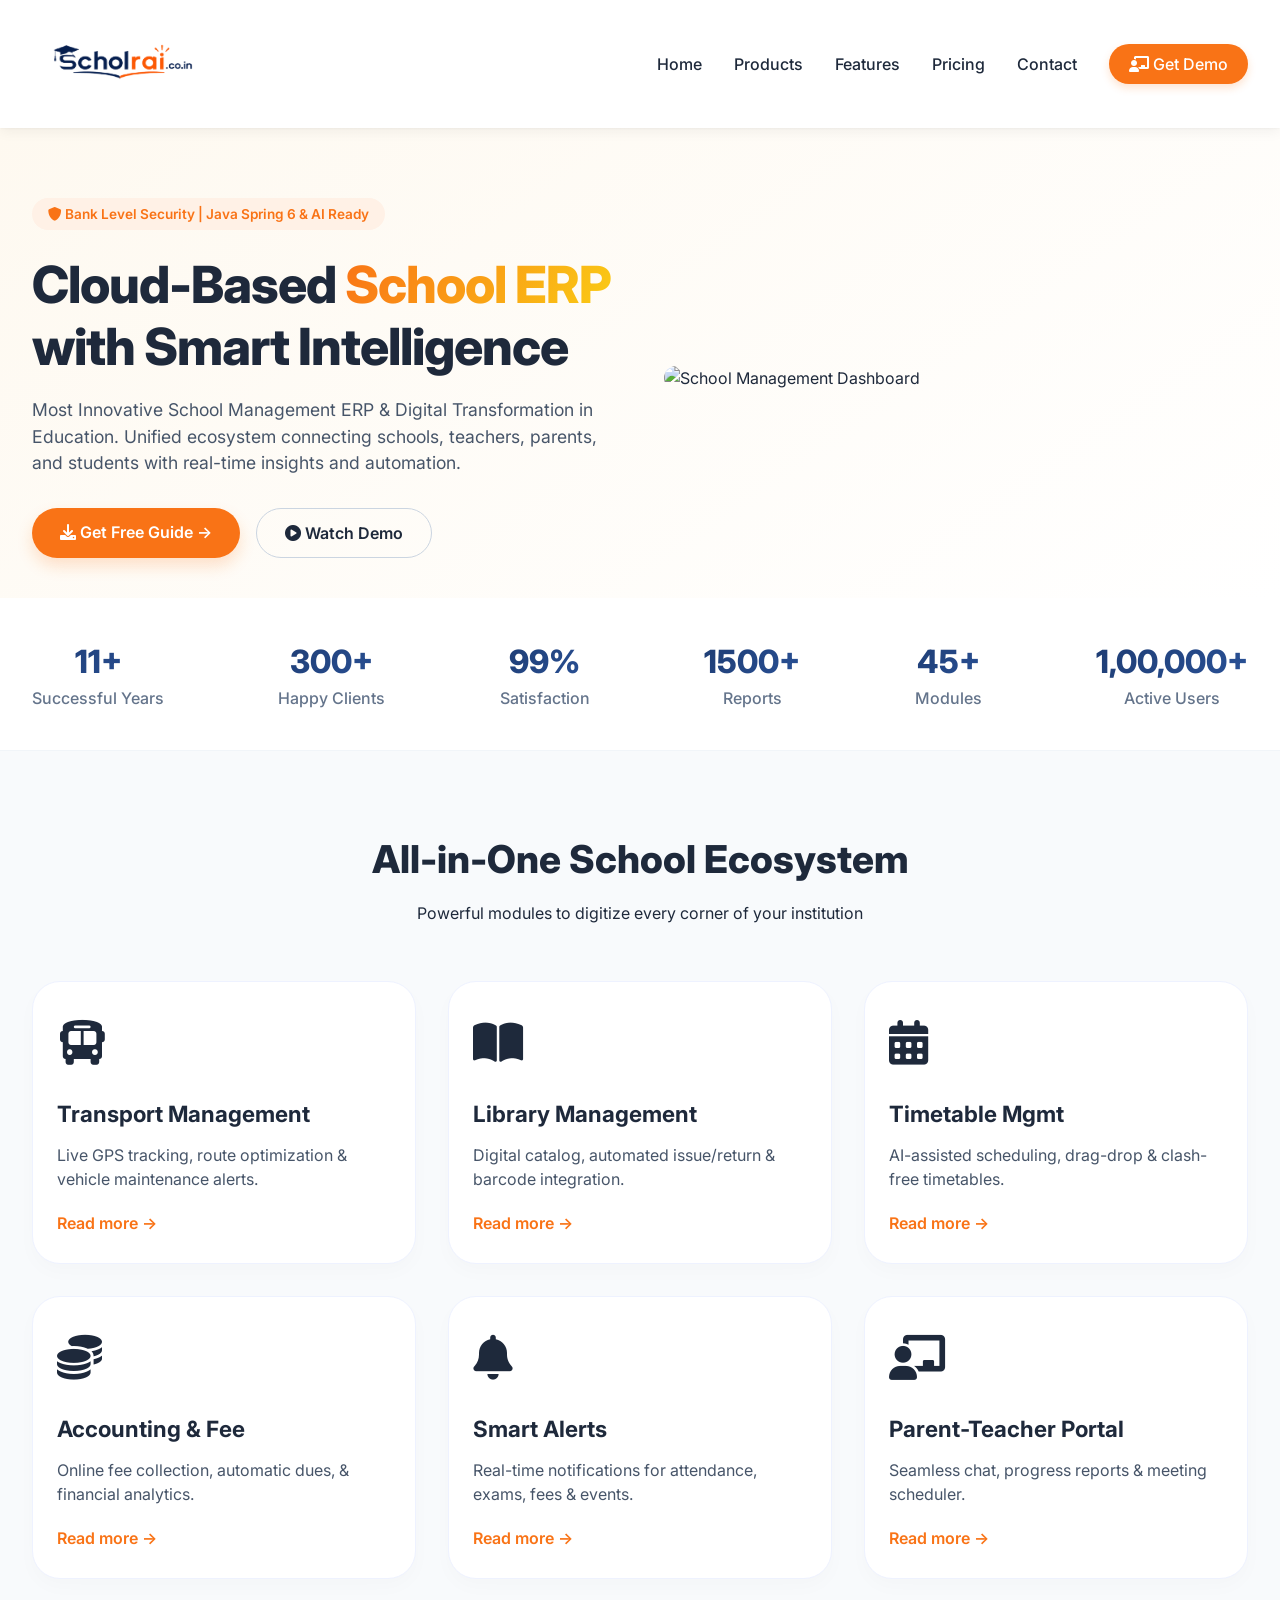
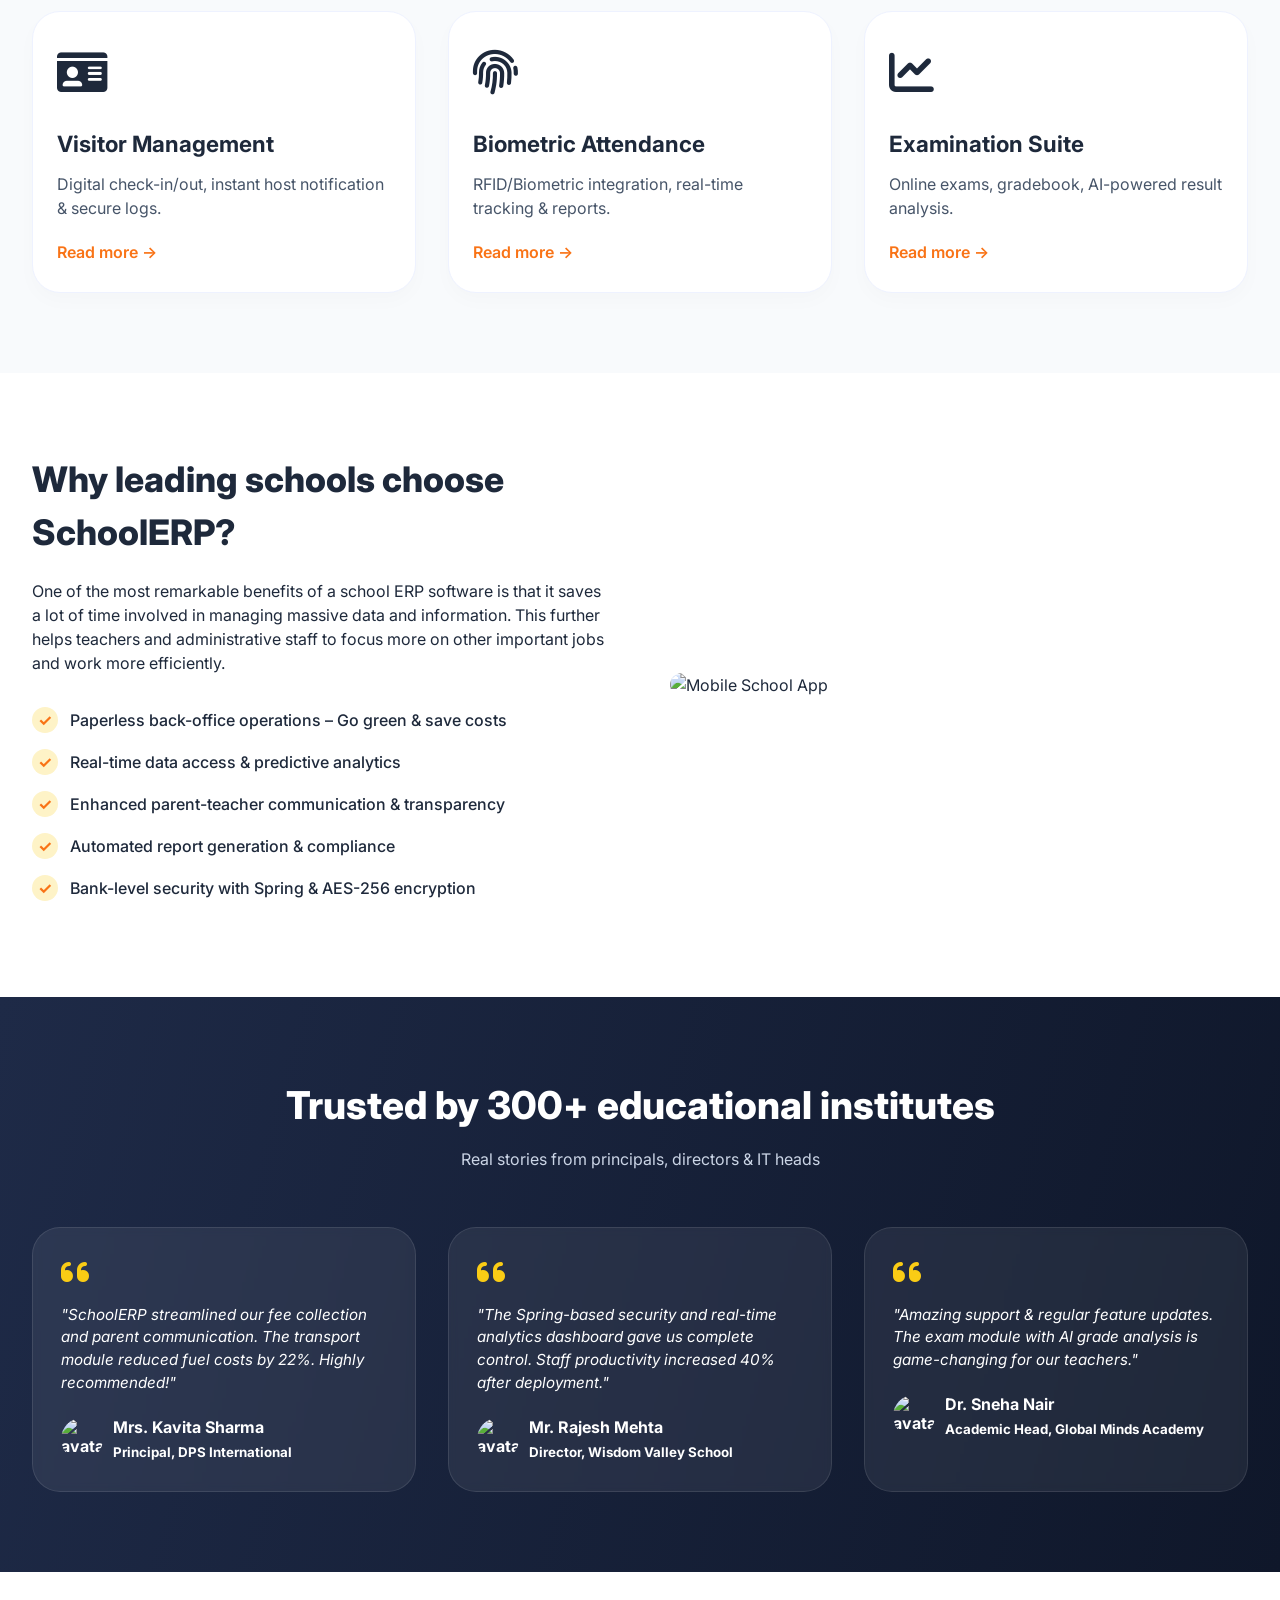
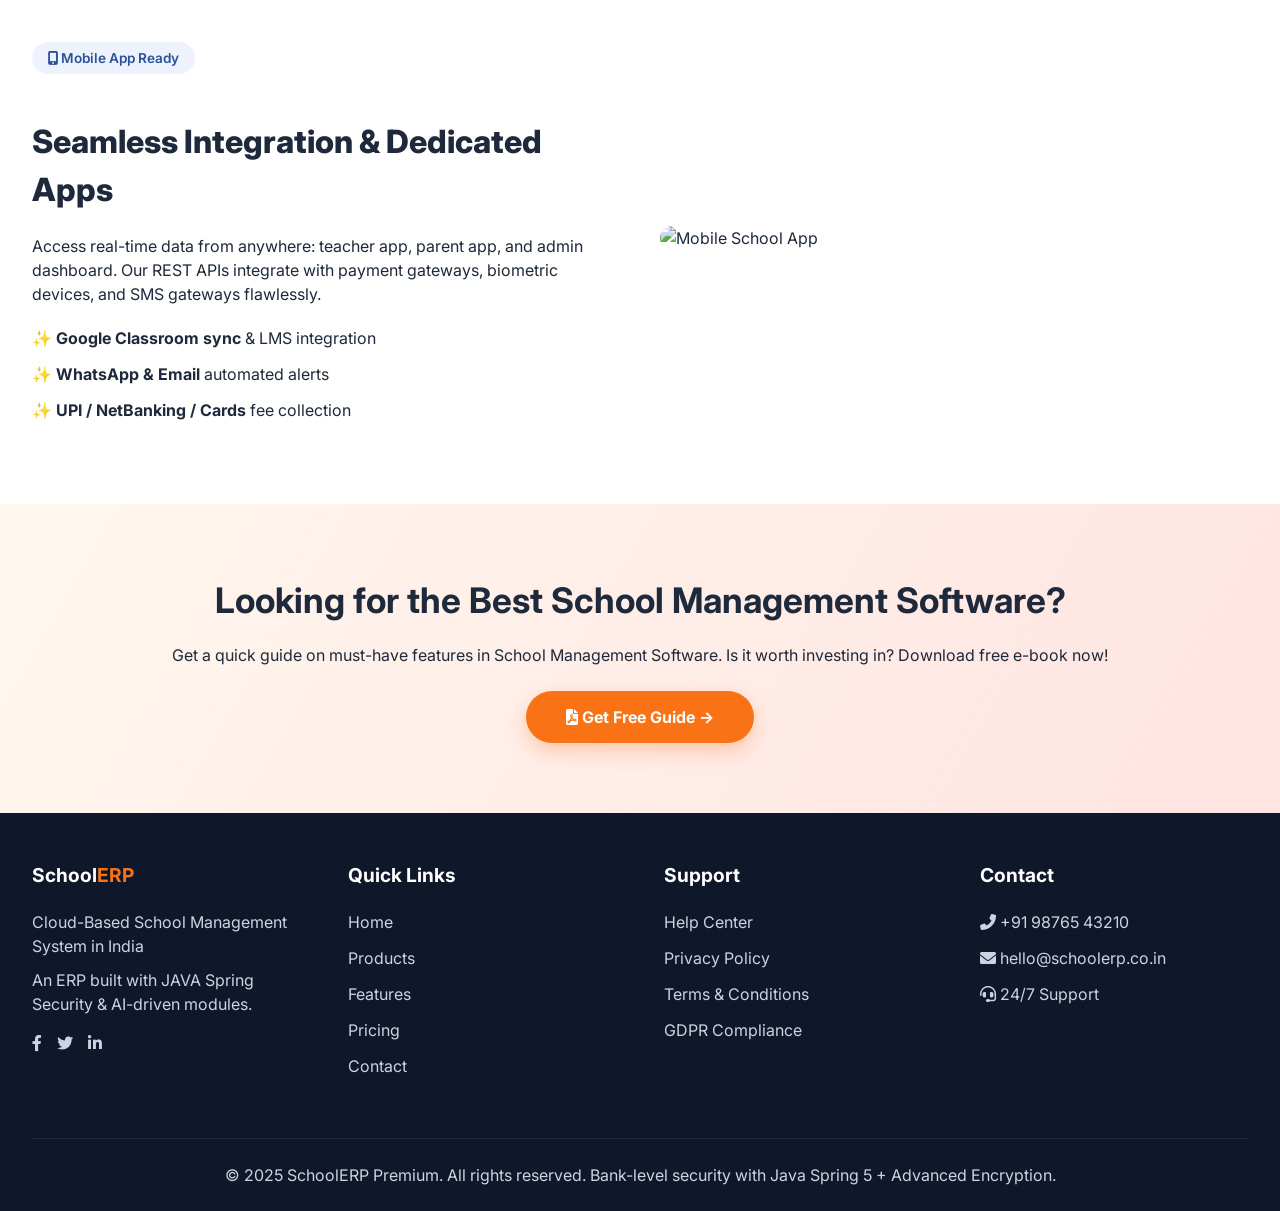
==== new.html @ 748d35d0 "Add files via upload" ====
<!DOCTYPE html>
<html lang="en">

<head>
  <meta charset="UTF-8">
  <meta name="viewport" content="width=device-width, initial-scale=1.0, user-scalable=yes">
  <title>scholrai.co.in</title>
  <link
    href="https://fonts.googleapis.com/css2?family=Inter:opsz,wght@14..32,300;14..32,400;14..32,500;14..32,600;14..32,700;14..32,800&display=swap"
    rel="stylesheet">
  <link rel="stylesheet" href="https://cdnjs.cloudflare.com/ajax/libs/font-awesome/6.0.0-beta3/css/all.min.css">
  <link rel="stylesheet" href="new.css">
</head>

<body>

  <nav class="navbar">
    <div class="container nav-flex">
      <div class="scholl">
        <img src="scholl 1.png" style="height: 90px;">
      </div>
      <div class="nav-links">
        <a href="#">Home</a>
        <a href="#">Products</a>
        <a href="#">Features</a>
        <a href="#">Pricing</a>
        <a href="#">Contact</a>
        <a href="#" class="btn-demo"><i class="fas fa-chalkboard-user"></i> Get Demo</a>
      </div>
    </div>
  </nav>

  <main>
    <!-- Hero Section enhanced with new icons and modern look -->
    <section class="hero">
      <div class="container hero-grid">
        <div class="hero-left">
          <div class="hero-badge"><i class="fas fa-shield-alt"></i> Bank Level Security | Java Spring 6 & AI Ready</div>
          <h1>Cloud-Based <span>School ERP</span> with Smart Intelligence</h1>
          <p>Most Innovative School Management ERP & Digital Transformation in Education. Unified ecosystem connecting
            schools, teachers, parents, and students with real-time insights and automation.</p>
          <div class="btn-group">
            <a href="#" class="btn-primary"><i class="fas fa-download"></i> Get Free Guide →</a>
            <a href="#" class="btn-outline"><i class="fas fa-play-circle"></i> Watch Demo</a>
          </div>
        </div>
        <div class="hero-right">
          <img
            src="https://images.pexels.com/photos/5212345/pexels-photo-5212345.jpeg?auto=compress&cs=tinysrgb&w=600&h=500&fit=crop"
            alt="School Management Dashboard">
        </div>
      </div>
    </section>

    <!-- Stats section with new design -->
    <section class="stats">
      <div class="container stats-grid">
        <div class="stat-card">
          <h3>11+</h3>
          <p>Successful Years</p>
        </div>
        <div class="stat-card">
          <h3>300+</h3>
          <p>Happy Clients</p>
        </div>
        <div class="stat-card">
          <h3>99%</h3>
          <p>Satisfaction</p>
        </div>
        <div class="stat-card">
          <h3>1500+</h3>
          <p>Reports</p>
        </div>
        <div class="stat-card">
          <h3>45+</h3>
          <p>Modules</p>
        </div>
        <div class="stat-card">
          <h3>1,00,000+</h3>
          <p>Active Users</p>
        </div>
      </div>
    </section>

    <!-- Products Section new icons and extra details -->
    <section class="products">
      <div class="container">
        <div class="section-header">
          <h2>All-in-One School Ecosystem</h2>
          <p>Powerful modules to digitize every corner of your institution</p>
        </div>
        <div class="products-grid">
          <div class="product-card">
            <div class="product-icon"><i class="fas fa-bus"></i></div>
            <h3>Transport Management</h3>
            <p>Live GPS tracking, route optimization & vehicle maintenance alerts.</p><a href="#" class="read-more">Read
              more →</a>
          </div>
          <div class="product-card">
            <div class="product-icon"><i class="fas fa-book-open"></i></div>
            <h3>Library Management</h3>
            <p>Digital catalog, automated issue/return & barcode integration.</p><a href="#" class="read-more">Read more
              →</a>
          </div>
          <div class="product-card">
            <div class="product-icon"><i class="fas fa-calendar-alt"></i></div>
            <h3>Timetable Mgmt</h3>
            <p>AI-assisted scheduling, drag-drop & clash-free timetables.</p><a href="#" class="read-more">Read more
              →</a>
          </div>
          <div class="product-card">
            <div class="product-icon"><i class="fas fa-coins"></i></div>
            <h3>Accounting & Fee</h3>
            <p>Online fee collection, automatic dues, & financial analytics.</p><a href="#" class="read-more">Read more
              →</a>
          </div>
          <div class="product-card">
            <div class="product-icon"><i class="fas fa-bell"></i></div>
            <h3>Smart Alerts</h3>
            <p>Real-time notifications for attendance, exams, fees & events.</p><a href="#" class="read-more">Read more
              →</a>
          </div>
          <div class="product-card">
            <div class="product-icon"><i class="fas fa-chalkboard-user"></i></div>
            <h3>Parent-Teacher Portal</h3>
            <p>Seamless chat, progress reports & meeting scheduler.</p><a href="#" class="read-more">Read more →</a>
          </div>
          <div class="product-card">
            <div class="product-icon"><i class="fas fa-id-card"></i></div>
            <h3>Visitor Management</h3>
            <p>Digital check-in/out, instant host notification & secure logs.</p><a href="#" class="read-more">Read more
              →</a>
          </div>
          <div class="product-card">
            <div class="product-icon"><i class="fas fa-fingerprint"></i></div>
            <h3>Biometric Attendance</h3>
            <p>RFID/Biometric integration, real-time tracking & reports.</p><a href="#" class="read-more">Read more
              →</a>
          </div>
          <div class="product-card">
            <div class="product-icon"><i class="fas fa-chart-line"></i></div>
            <h3>Examination Suite</h3>
            <p>Online exams, gradebook, AI-powered result analysis.</p><a href="#" class="read-more">Read more →</a>
          </div>
        </div>
      </div>
    </section>

    <!-- Benefits Section with improved layout and extra content -->
    <section class="benefits">
      <div class="container benefits-flex">
        <div class="benefits-left">
          <h2>Why leading schools choose SchoolERP?</h2>
          <p>One of the most remarkable benefits of a school ERP software is that it saves a lot of time involved in
            managing massive data and information. This further helps teachers and administrative staff to focus more on
            other important jobs and work more efficiently.</p>
          <ul class="benefit-list">
            <li><span class="check">✓</span> Paperless back-office operations – Go green & save costs</li>
            <li><span class="check">✓</span> Real-time data access & predictive analytics</li>
            <li><span class="check">✓</span> Enhanced parent-teacher communication & transparency</li>
            <li><span class="check">✓</span> Automated report generation & compliance</li>
            <li><span class="check">✓</span> Bank-level security with Spring & AES-256 encryption</li>
          </ul>
        </div>
        <div class="benefits-right">
          <img
            src="https://images.pexels.com/photos/5900458/pexels-photo-5900458.jpeg?auto=compress&cs=tinysrgb&w=600&h=450&fit=crop"
            alt="Mobile School App"
            style="width:100%; border-radius: 42px; box-shadow: 0 20px 30px -12px rgba(0,0,0,0.1);">
        </div>
      </div>
    </section>

    <!-- NEW: Testimonials Section (fresh content) -->
    <section class="testimonials">
      <div class="container">
        <div class="section-header" style="color: white;">
          <h2 style="color: white;">Trusted by 300+ educational institutes</h2>
          <p style="color: #cbd5e6;">Real stories from principals, directors & IT heads</p>
        </div>
        <div class="testimonial-grid">
          <div class="testimonial-card">
            <i class="fas fa-quote-left"></i>
            <p>"SchoolERP streamlined our fee collection and parent communication. The transport module reduced fuel
              costs by 22%. Highly recommended!"</p>
            <div class="testimonial-author">
              <img src="https://randomuser.me/api/portraits/women/68.jpg" alt="avatar">
              <span>Mrs. Kavita Sharma<br><small>Principal, DPS International</small></span>
            </div>
          </div>
          <div class="testimonial-card">
            <i class="fas fa-quote-left"></i>
            <p>"The Spring-based security and real-time analytics dashboard gave us complete control. Staff productivity
              increased 40% after deployment."</p>
            <div class="testimonial-author">
              <img src="https://randomuser.me/api/portraits/men/32.jpg" alt="avatar">
              <span>Mr. Rajesh Mehta<br><small>Director, Wisdom Valley School</small></span>
            </div>
          </div>
          <div class="testimonial-card">
            <i class="fas fa-quote-left"></i>
            <p>"Amazing support & regular feature updates. The exam module with AI grade analysis is game-changing for
              our teachers."</p>
            <div class="testimonial-author">
              <img src="https://randomuser.me/api/portraits/women/45.jpg" alt="avatar">
              <span>Dr. Sneha Nair<br><small>Academic Head, Global Minds Academy</small></span>
            </div>
          </div>
        </div>
      </div>
    </section>

    <!-- NEW: Integration & Mobile App section -->
    <section style="padding: 70px 0; background: #ffffff;">
      <div class="container">
        <div style="display: grid; grid-template-columns: 1fr 1fr; gap: 40px; align-items: center;">
          <div>
            <span class="hero-badge" style="background: #eef2ff; color:#2a5298;"><i class="fas fa-mobile-alt"></i>
              Mobile App Ready</span>
            <h2 style="font-size: 2rem; font-weight: 800; margin: 20px 0;">Seamless Integration & Dedicated Apps</h2>
            <p>Access real-time data from anywhere: teacher app, parent app, and admin dashboard. Our REST APIs
              integrate with payment gateways, biometric devices, and SMS gateways flawlessly.</p>
            <ul style="margin-top: 20px; list-style: none;">
              <li style="margin: 12px 0;">✨ <strong>Google Classroom sync</strong> & LMS integration</li>
              <li style="margin: 12px 0;">✨ <strong>WhatsApp & Email</strong> automated alerts</li>
              <li style="margin: 12px 0;">✨ <strong>UPI / NetBanking / Cards</strong> fee collection</li>
            </ul>
          </div>
          <div>
            <img
              src="https://images.pexels.com/photos/5900458/pexels-photo-5900458.jpeg?auto=compress&cs=tinysrgb&w=600&h=450&fit=crop"
              alt="Mobile School App"
              style="width:100%; border-radius: 42px; box-shadow: 0 20px 30px -12px rgba(0,0,0,0.1);">
          </div>
        </div>
      </div>
    </section>

    <!-- CTA Section -->
    <section class="cta">
      <div class="container">
        <h2>Looking for the Best School Management Software?</h2>
        <p>Get a quick guide on must-have features in School Management Software. Is it worth investing in? Download
          free e-book now!</p>
        <a href="#" class="btn-cta"><i class="fas fa-file-pdf"></i> Get Free Guide →</a>
      </div>
    </section>
  </main>

  <footer>
    <div class="container">
      <div class="footer-grid">
        <div class="footer-col">
          <h4>School<span style="color:#f97316;">ERP</span></h4>
          <p>Cloud-Based School Management System in India</p>
          <p style="margin-top: 10px;">An ERP built with JAVA Spring Security & AI-driven modules.</p>
          <div style="margin-top: 15px; display: flex; gap: 15px;">
            <a href="#"><i class="fab fa-facebook-f"></i></a>
            <a href="#"><i class="fab fa-twitter"></i></a>
            <a href="#"><i class="fab fa-linkedin-in"></i></a>
          </div>
        </div>
        <div class="footer-col">
          <h4>Quick Links</h4>
          <a href="#">Home</a>
          <a href="#">Products</a>
          <a href="#">Features</a>
          <a href="#">Pricing</a>
          <a href="#">Contact</a>
        </div>
        <div class="footer-col">
          <h4>Support</h4>
          <a href="#">Help Center</a>
          <a href="#">Privacy Policy</a>
          <a href="#">Terms & Conditions</a>
          <a href="#">GDPR Compliance</a>
        </div>
        <div class="footer-col">
          <h4>Contact</h4>
          <a href="#"><i class="fas fa-phone-alt"></i> +91 98765 43210</a>
          <a href="#"><i class="fas fa-envelope"></i> hello@schoolerp.co.in</a>
          <a href="#"><i class="fas fa-headset"></i> 24/7 Support</a>
        </div>
      </div>
      <div class="footer-bottom">
        <p>&copy; 2025 SchoolERP Premium. All rights reserved. Bank-level security with Java Spring 5 + Advanced
          Encryption.</p>
      </div>
    </div>
  </footer>

</body>

</html>
---- new.css ----
* {
      margin: 0;
      padding: 0;
      box-sizing: border-box;
    }

    body {
      font-family: 'Inter', sans-serif;
      background-color: #ffffff;
      color: #1e293b;
      line-height: 1.5;
      scroll-behavior: smooth;
    }

    .container {
      max-width: 1280px;
      margin: 0 auto;
      padding: 0 32px;
    }

    /* navbar */
    .navbar {
      background: rgba(255,255,255,0.96);
      backdrop-filter: blur(8px);
      position: sticky;
      top: 0;
      z-index: 100;
      box-shadow: 0 1px 2px rgba(0,0,0,0.03), 0 4px 12px rgba(0,0,0,0.05);
      padding: 16px 0;
    }
    .nav-flex {
      display: flex;
      align-items: center;
      justify-content: space-between;
      flex-wrap: wrap;
    }
    .logo {
      font-size: 28px;
      font-weight: 800;
      letter-spacing: -0.5px;
      background: linear-gradient(135deg, #1E3C72, #2A5298);
      -webkit-background-clip: text;
      background-clip: text;
      color: transparent;
    }
    .logo span {
      background: linear-gradient(135deg, #f97316, #f43f5e);
      -webkit-background-clip: text;
      background-clip: text;
      color: transparent;
    }
    .nav-links {
      display: flex;
      gap: 32px;
      align-items: center;
      flex-wrap: wrap;
    }
    .nav-links a {
      text-decoration: none;
      font-weight: 500;
      color: #1e293b;
      transition: 0.2s;
    }
    .nav-links a:hover {
      color: #f97316;
    }
    .btn-demo {
      background: #f97316;
      color: white !important;
      padding: 8px 20px;
      border-radius: 40px;
      font-weight: 600;
      box-shadow: 0 4px 8px rgba(249,115,22,0.2);
    }
    .btn-demo:hover {
      background: #ea580c;
      transform: translateY(-2px);
    }

    /* Hero */
    .hero {
      padding: 70px 0 40px;
      background: linear-gradient(145deg, #fef9f0 0%, #ffffff 100%);
    }
    .hero-grid {
      display: grid;
      grid-template-columns: 1fr 1fr;
      gap: 48px;
      align-items: center;
    }
    .hero-badge {
      display: inline-block;
      background: #fff1e6;
      padding: 6px 16px;
      border-radius: 100px;
      font-size: 0.85rem;
      font-weight: 600;
      color: #f97316;
      margin-bottom: 24px;
    }
    .hero-left h1 {
      font-size: 3.2rem;
      font-weight: 800;
      line-height: 1.2;
      margin-bottom: 20px;
      letter-spacing: -1px;
    }
    .hero-left h1 span {
      background: linear-gradient(120deg, #f97316, #facc15);
      -webkit-background-clip: text;
      background-clip: text;
      color: transparent;
    }
    .hero-left p {
      font-size: 1.1rem;
      color: #475569;
      margin-bottom: 32px;
    }
    .btn-group {
      display: flex;
      gap: 16px;
      flex-wrap: wrap;
    }
    .btn-primary {
      background: #f97316;
      color: white;
      padding: 12px 28px;
      border-radius: 40px;
      font-weight: 600;
      text-decoration: none;
      transition: 0.2s;
      box-shadow: 0 8px 16px rgba(249,115,22,0.2);
    }
    .btn-primary:hover {
      background: #ea580c;
      transform: translateY(-3px);
    }
    .btn-outline {
      background: transparent;
      border: 1.5px solid #cbd5e1;
      padding: 12px 28px;
      border-radius: 40px;
      font-weight: 600;
      text-decoration: none;
      color: #1e293b;
    }
    .btn-outline:hover {
      border-color: #f97316;
      background: #fff7ed;
    }
    .hero-right img {
      width: 100%;
      border-radius: 32px;
      box-shadow: 0 25px 40px -20px rgba(0,0,0,0.2);
      transition: 0.4s;
    }
    .hero-right img:hover {
      transform: scale(1.02);
    }

    /* stats */
    .stats {
      padding: 40px 0;
      background: white;
      border-bottom: 1px solid #f1f5f9;
    }
    .stats-grid {
      display: flex;
      flex-wrap: wrap;
      justify-content: space-between;
      gap: 20px;
      text-align: center;
    }
    .stat-card h3 {
      font-size: 2rem;
      font-weight: 800;
      background: linear-gradient(135deg, #1E3C72, #2A5298);
      -webkit-background-clip: text;
      background-clip: text;
      color: transparent;
    }
    .stat-card p {
      color: #64748b;
      font-weight: 500;
    }

    /* products */
    .products {
      padding: 80px 0;
      background: #f8fafc;
    }
    .section-header {
      text-align: center;
      margin-bottom: 56px;
    }
    .section-header h2 {
      font-size: 2.4rem;
      font-weight: 800;
      margin-bottom: 12px;
    }
    .products-grid {
      display: grid;
      grid-template-columns: repeat(auto-fill, minmax(290px, 1fr));
      gap: 32px;
    }
    .product-card {
      background: white;
      border-radius: 28px;
      padding: 28px 24px;
      transition: 0.25s ease;
      box-shadow: 0 8px 20px rgba(0,0,0,0.02);
      border: 1px solid #eef2ff;
    }
    .product-card:hover {
      transform: translateY(-8px);
      border-color: #fed7aa;
      box-shadow: 0 20px 30px -12px rgba(0,0,0,0.1);
    }
    .product-icon {
      font-size: 2.8rem;
      margin-bottom: 20px;
    }
    .product-card h3 {
      font-size: 1.4rem;
      margin-bottom: 12px;
      font-weight: 700;
    }
    .product-card p {
      color: #475569;
      margin-bottom: 20px;
    }
    .read-more {
      text-decoration: none;
      font-weight: 600;
      color: #f97316;
      display: inline-flex;
      align-items: center;
      gap: 6px;
    }

    /* benefits */
    .benefits {
      padding: 80px 0;
      background: white;
    }
    .benefits-flex {
      display: grid;
      grid-template-columns: 1fr 1fr;
      gap: 60px;
      align-items: center;
    }
    .benefits-left h2 {
      font-size: 2.2rem;
      font-weight: 800;
      margin-bottom: 20px;
    }
    .benefit-list {
      list-style: none;
      margin-top: 32px;
    }
    .benefit-list li {
      margin-bottom: 16px;
      display: flex;
      align-items: center;
      gap: 12px;
      font-weight: 500;
    }
    .check {
      background: #fef3c7;
      color: #f97316;
      width: 26px;
      height: 26px;
      display: inline-flex;
      align-items: center;
      justify-content: center;
      border-radius: 30px;
      font-weight: bold;
    }
    .benefits-right img {
      width: 100%;
      border-radius: 28px;
      box-shadow: 0 20px 35px -12px rgba(0,0,0,0.15);
    }

    /* testimonial section (new) */
    .testimonials {
      background: linear-gradient(105deg, #1E2A47 0%, #0f172a 100%);
      color: white;
      padding: 80px 0;
    }
    .testimonial-grid {
      display: grid;
      grid-template-columns: repeat(3, 1fr);
      gap: 32px;
      margin-top: 40px;
    }
    .testimonial-card {
      background: rgba(255,255,255,0.07);
      backdrop-filter: blur(4px);
      padding: 28px;
      border-radius: 28px;
      border: 1px solid rgba(255,255,255,0.1);
    }
    .testimonial-card i {
      font-size: 2rem;
      color: #facc15;
      margin-bottom: 16px;
    }
    .testimonial-card p {
      font-style: italic;
      margin-bottom: 20px;
      font-size: 0.95rem;
      line-height: 1.5;
    }
    .testimonial-author {
      font-weight: 700;
      display: flex;
      align-items: center;
      gap: 10px;
    }
    .testimonial-author img {
      width: 42px;
      height: 42px;
      border-radius: 50%;
      object-fit: cover;
    }

    /* cta */
    .cta {
      padding: 70px 0;
      background: linear-gradient(120deg, #fff7ed, #ffe4e2);
      text-align: center;
    }
    .cta h2 {
      font-size: 2.2rem;
      margin-bottom: 16px;
    }
    .btn-cta {
      display: inline-block;
      background: #f97316;
      color: white;
      padding: 14px 40px;
      border-radius: 60px;
      font-weight: 700;
      text-decoration: none;
      margin-top: 24px;
      transition: 0.2s;
      box-shadow: 0 8px 20px rgba(249,115,22,0.3);
    }

    /* footer */
    footer {
      background: #0f172a;
      color: #cbd5e1;
      padding: 48px 0 24px;
    }
    .footer-grid {
      display: grid;
      grid-template-columns: repeat(auto-fit, minmax(180px, 1fr));
      gap: 48px;
      margin-bottom: 48px;
    }
    .footer-col h4 {
      color: white;
      margin-bottom: 20px;
      font-size: 1.2rem;
    }
    .footer-col a {
      display: block;
      text-decoration: none;
      color: #cbd5e1;
      margin-bottom: 12px;
      transition: 0.2s;
    }
    .footer-col a:hover {
      color: #f97316;
    }
    .footer-bottom {
      text-align: center;
      padding-top: 24px;
      border-top: 1px solid #1e293b;
    }

    @media (max-width: 900px) {
      .hero-grid, .benefits-flex, .testimonial-grid {
        grid-template-columns: 1fr;
      }
      .hero-left h1 {
        font-size: 2.5rem;
      }
      .nav-flex {
        flex-direction: column;
        gap: 15px;
      }
      .stats-grid {
        justify-content: center;
      }
      .container {
        padding: 0 24px;
      }
    }
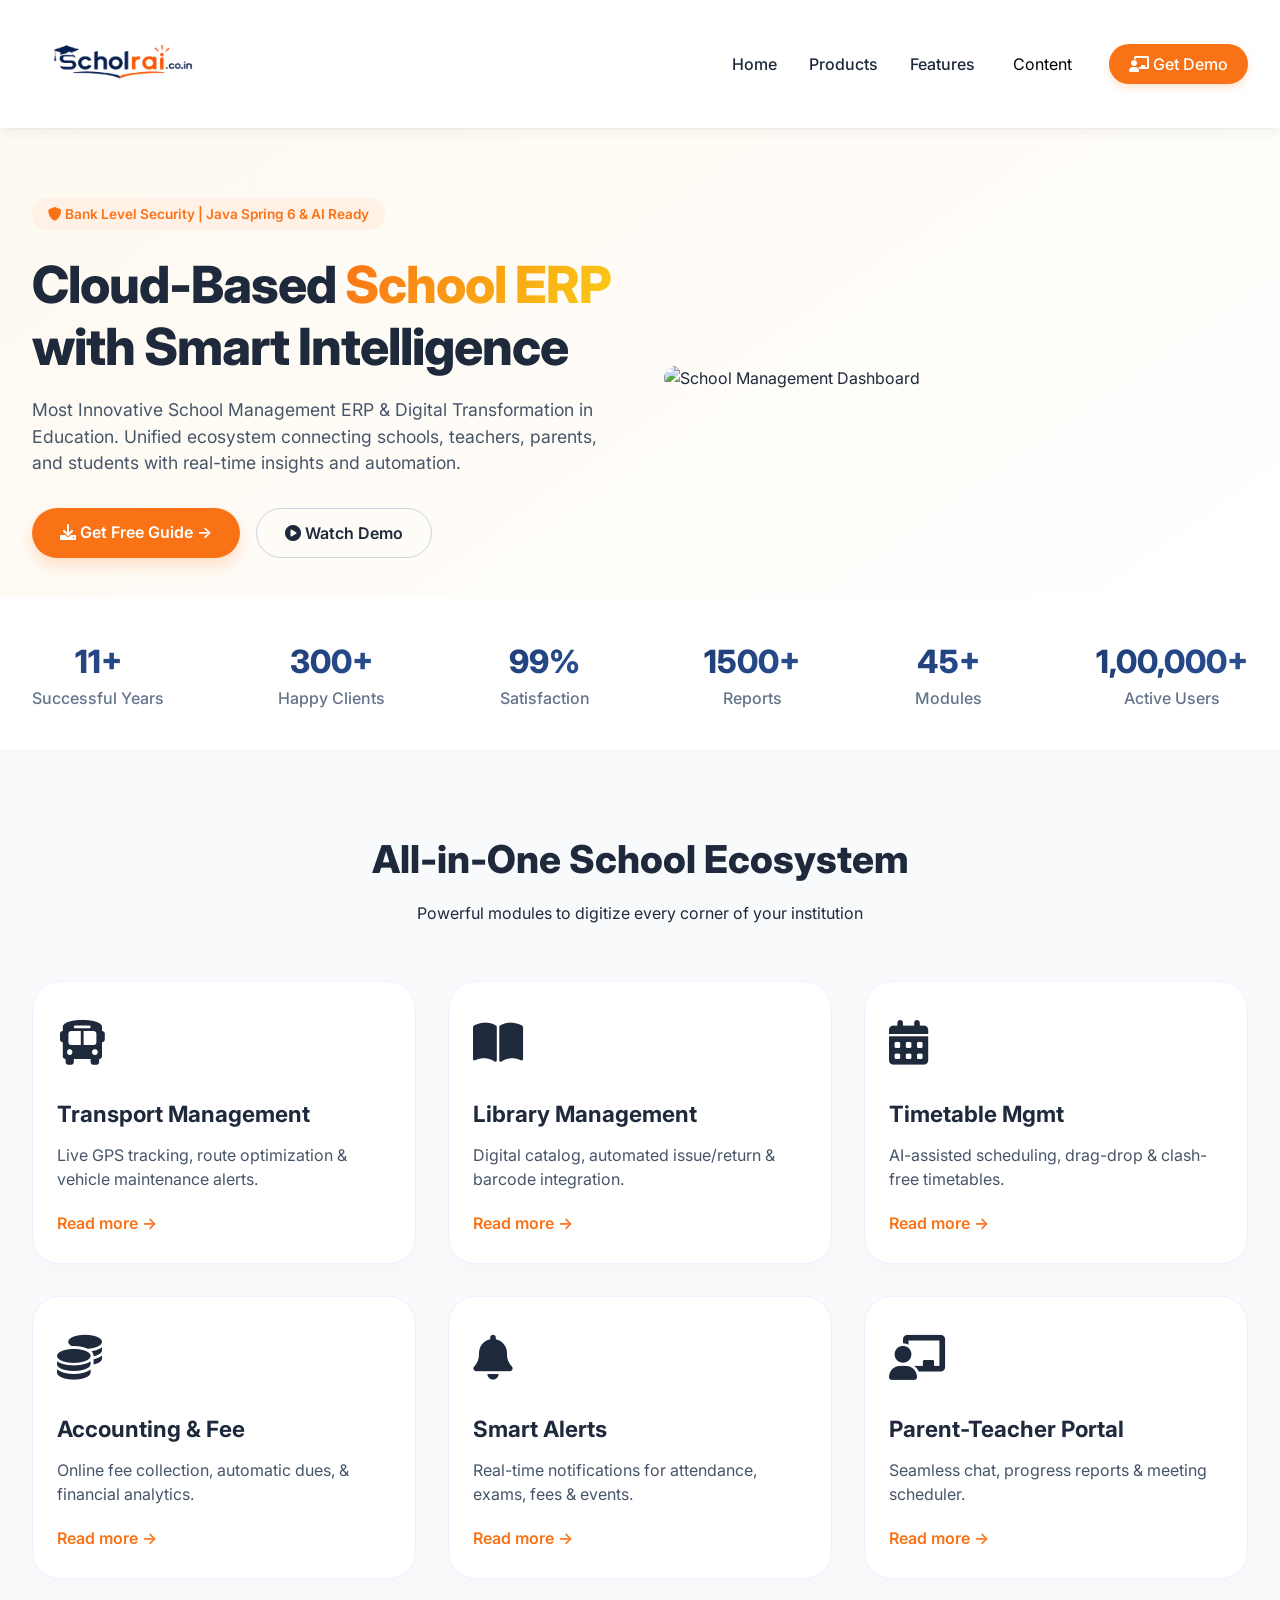
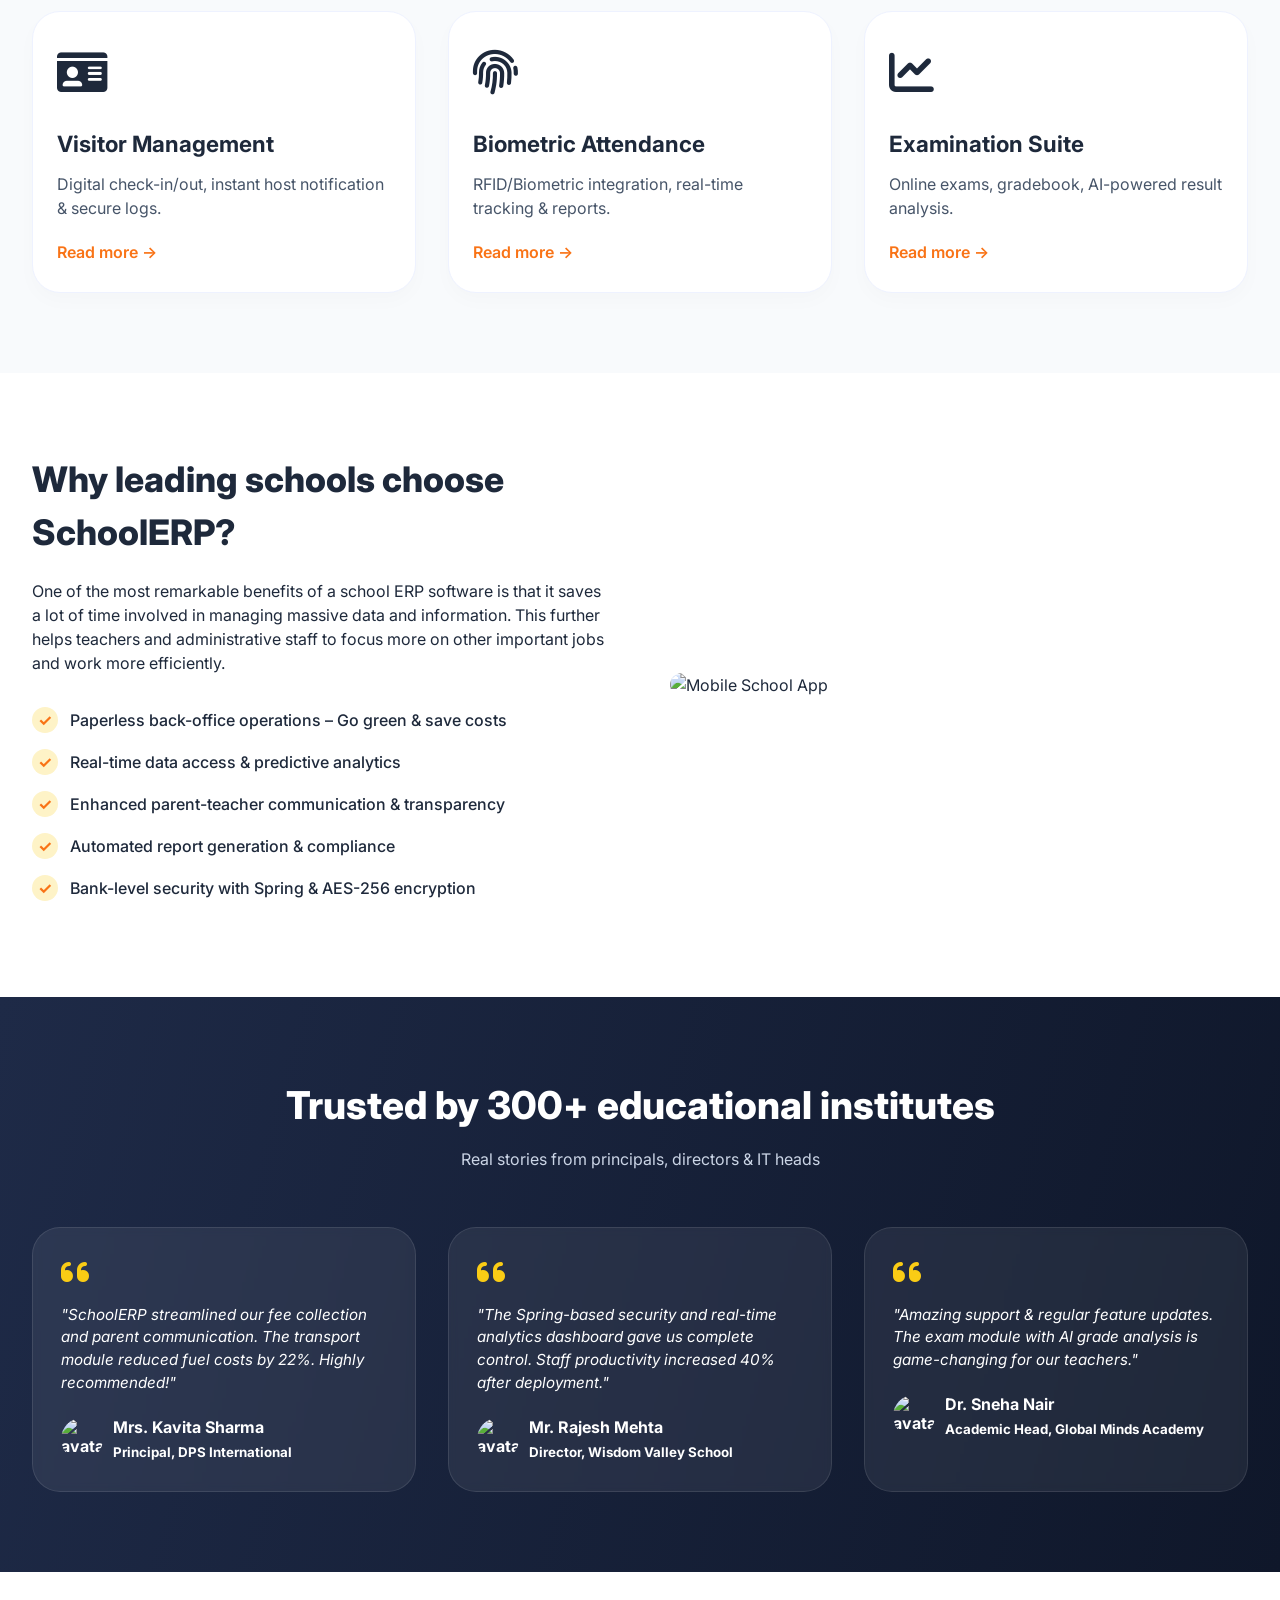
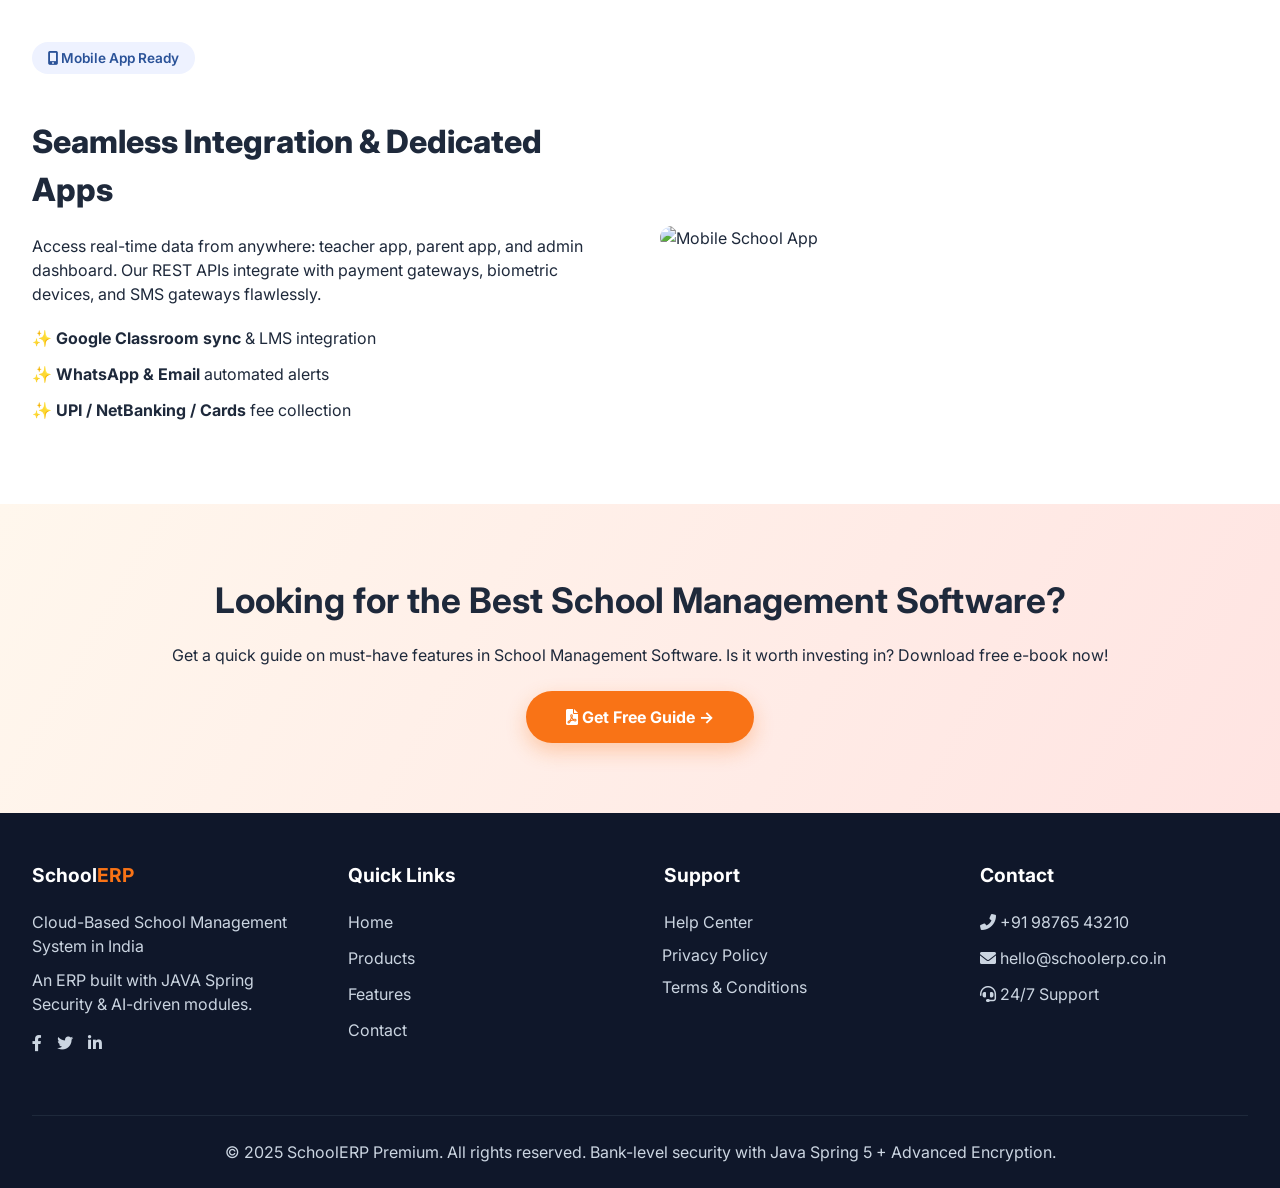
==== commit a64198fc: "Add files via upload" ====
--- a/new.html
+++ b/new.html
@@ -10,9 +10,11 @@
     rel="stylesheet">
   <link rel="stylesheet" href="https://cdnjs.cloudflare.com/ajax/libs/font-awesome/6.0.0-beta3/css/all.min.css">
   <link rel="stylesheet" href="new.css">
+
 </head>
 
 <body>
+
 
   <nav class="navbar">
     <div class="container nav-flex">
@@ -23,8 +25,9 @@
         <a href="#">Home</a>
         <a href="#">Products</a>
         <a href="#">Features</a>
-        <a href="#">Pricing</a>
-        <a href="#">Contact</a>
+        <div class="content-btn" onclick="window.open('content.html','_blank')">
+          Content
+        </div>
         <a href="#" class="btn-demo"><i class="fas fa-chalkboard-user"></i> Get Demo</a>
       </div>
     </div>
@@ -52,7 +55,7 @@
       </div>
     </section>
 
-    <!-- Stats section with new design -->
+
     <section class="stats">
       <div class="container stats-grid">
         <div class="stat-card">
@@ -265,15 +268,20 @@
           <a href="#">Home</a>
           <a href="#">Products</a>
           <a href="#">Features</a>
-          <a href="#">Pricing</a>
+
           <a href="#">Contact</a>
         </div>
         <div class="footer-col">
           <h4>Support</h4>
           <a href="#">Help Center</a>
-          <a href="#">Privacy Policy</a>
-          <a href="#">Terms & Conditions</a>
-          <a href="#">GDPR Compliance</a>
+          
+           <div class="content-btnnn" onclick="window.open('Privacy Policy.html','_blank')">
+            Privacy Policy
+          </div>
+          <div class="content-btnn" onclick="window.open('terms & Conditions.html','_blank')">
+            Terms & Conditions
+          </div>
+         
         </div>
         <div class="footer-col">
           <h4>Contact</h4>
--- a/new.css
+++ b/new.css
@@ -1,401 +1,506 @@
  * {
-      margin: 0;
-      padding: 0;
-      box-sizing: border-box;
-    }
-
-    body {
-      font-family: 'Inter', sans-serif;
-      background-color: #ffffff;
-      color: #1e293b;
-      line-height: 1.5;
-      scroll-behavior: smooth;
-    }
-
-    .container {
-      max-width: 1280px;
-      margin: 0 auto;
-      padding: 0 32px;
-    }
-
-    /* navbar */
-    .navbar {
-      background: rgba(255,255,255,0.96);
-      backdrop-filter: blur(8px);
-      position: sticky;
-      top: 0;
-      z-index: 100;
-      box-shadow: 0 1px 2px rgba(0,0,0,0.03), 0 4px 12px rgba(0,0,0,0.05);
-      padding: 16px 0;
-    }
-    .nav-flex {
-      display: flex;
-      align-items: center;
-      justify-content: space-between;
-      flex-wrap: wrap;
-    }
-    .logo {
-      font-size: 28px;
-      font-weight: 800;
-      letter-spacing: -0.5px;
-      background: linear-gradient(135deg, #1E3C72, #2A5298);
-      -webkit-background-clip: text;
-      background-clip: text;
-      color: transparent;
-    }
-    .logo span {
-      background: linear-gradient(135deg, #f97316, #f43f5e);
-      -webkit-background-clip: text;
-      background-clip: text;
-      color: transparent;
-    }
-    .nav-links {
-      display: flex;
-      gap: 32px;
-      align-items: center;
-      flex-wrap: wrap;
-    }
-    .nav-links a {
-      text-decoration: none;
-      font-weight: 500;
-      color: #1e293b;
-      transition: 0.2s;
-    }
-    .nav-links a:hover {
-      color: #f97316;
-    }
-    .btn-demo {
-      background: #f97316;
-      color: white !important;
-      padding: 8px 20px;
-      border-radius: 40px;
-      font-weight: 600;
-      box-shadow: 0 4px 8px rgba(249,115,22,0.2);
-    }
-    .btn-demo:hover {
-      background: #ea580c;
-      transform: translateY(-2px);
-    }
-
-    /* Hero */
-    .hero {
-      padding: 70px 0 40px;
-      background: linear-gradient(145deg, #fef9f0 0%, #ffffff 100%);
-    }
-    .hero-grid {
-      display: grid;
-      grid-template-columns: 1fr 1fr;
-      gap: 48px;
-      align-items: center;
-    }
-    .hero-badge {
-      display: inline-block;
-      background: #fff1e6;
-      padding: 6px 16px;
-      border-radius: 100px;
-      font-size: 0.85rem;
-      font-weight: 600;
-      color: #f97316;
-      margin-bottom: 24px;
-    }
-    .hero-left h1 {
-      font-size: 3.2rem;
-      font-weight: 800;
-      line-height: 1.2;
-      margin-bottom: 20px;
-      letter-spacing: -1px;
-    }
-    .hero-left h1 span {
-      background: linear-gradient(120deg, #f97316, #facc15);
-      -webkit-background-clip: text;
-      background-clip: text;
-      color: transparent;
-    }
-    .hero-left p {
-      font-size: 1.1rem;
-      color: #475569;
-      margin-bottom: 32px;
-    }
-    .btn-group {
-      display: flex;
-      gap: 16px;
-      flex-wrap: wrap;
-    }
-    .btn-primary {
-      background: #f97316;
-      color: white;
-      padding: 12px 28px;
-      border-radius: 40px;
-      font-weight: 600;
-      text-decoration: none;
-      transition: 0.2s;
-      box-shadow: 0 8px 16px rgba(249,115,22,0.2);
-    }
-    .btn-primary:hover {
-      background: #ea580c;
-      transform: translateY(-3px);
-    }
-    .btn-outline {
-      background: transparent;
-      border: 1.5px solid #cbd5e1;
-      padding: 12px 28px;
-      border-radius: 40px;
-      font-weight: 600;
-      text-decoration: none;
-      color: #1e293b;
-    }
-    .btn-outline:hover {
-      border-color: #f97316;
-      background: #fff7ed;
-    }
-    .hero-right img {
-      width: 100%;
-      border-radius: 32px;
-      box-shadow: 0 25px 40px -20px rgba(0,0,0,0.2);
-      transition: 0.4s;
-    }
-    .hero-right img:hover {
-      transform: scale(1.02);
-    }
-
-    /* stats */
-    .stats {
-      padding: 40px 0;
-      background: white;
-      border-bottom: 1px solid #f1f5f9;
-    }
-    .stats-grid {
-      display: flex;
-      flex-wrap: wrap;
-      justify-content: space-between;
-      gap: 20px;
-      text-align: center;
-    }
-    .stat-card h3 {
-      font-size: 2rem;
-      font-weight: 800;
-      background: linear-gradient(135deg, #1E3C72, #2A5298);
-      -webkit-background-clip: text;
-      background-clip: text;
-      color: transparent;
-    }
-    .stat-card p {
-      color: #64748b;
-      font-weight: 500;
-    }
-
-    /* products */
-    .products {
-      padding: 80px 0;
-      background: #f8fafc;
-    }
-    .section-header {
-      text-align: center;
-      margin-bottom: 56px;
-    }
-    .section-header h2 {
-      font-size: 2.4rem;
-      font-weight: 800;
-      margin-bottom: 12px;
-    }
-    .products-grid {
-      display: grid;
-      grid-template-columns: repeat(auto-fill, minmax(290px, 1fr));
-      gap: 32px;
-    }
-    .product-card {
-      background: white;
-      border-radius: 28px;
-      padding: 28px 24px;
-      transition: 0.25s ease;
-      box-shadow: 0 8px 20px rgba(0,0,0,0.02);
-      border: 1px solid #eef2ff;
-    }
-    .product-card:hover {
-      transform: translateY(-8px);
-      border-color: #fed7aa;
-      box-shadow: 0 20px 30px -12px rgba(0,0,0,0.1);
-    }
-    .product-icon {
-      font-size: 2.8rem;
-      margin-bottom: 20px;
-    }
-    .product-card h3 {
-      font-size: 1.4rem;
-      margin-bottom: 12px;
-      font-weight: 700;
-    }
-    .product-card p {
-      color: #475569;
-      margin-bottom: 20px;
-    }
-    .read-more {
-      text-decoration: none;
-      font-weight: 600;
-      color: #f97316;
-      display: inline-flex;
-      align-items: center;
-      gap: 6px;
-    }
-
-    /* benefits */
-    .benefits {
-      padding: 80px 0;
-      background: white;
-    }
-    .benefits-flex {
-      display: grid;
-      grid-template-columns: 1fr 1fr;
-      gap: 60px;
-      align-items: center;
-    }
-    .benefits-left h2 {
-      font-size: 2.2rem;
-      font-weight: 800;
-      margin-bottom: 20px;
-    }
-    .benefit-list {
-      list-style: none;
-      margin-top: 32px;
-    }
-    .benefit-list li {
-      margin-bottom: 16px;
-      display: flex;
-      align-items: center;
-      gap: 12px;
-      font-weight: 500;
-    }
-    .check {
-      background: #fef3c7;
-      color: #f97316;
-      width: 26px;
-      height: 26px;
-      display: inline-flex;
-      align-items: center;
-      justify-content: center;
-      border-radius: 30px;
-      font-weight: bold;
-    }
-    .benefits-right img {
-      width: 100%;
-      border-radius: 28px;
-      box-shadow: 0 20px 35px -12px rgba(0,0,0,0.15);
-    }
-
-    /* testimonial section (new) */
-    .testimonials {
-      background: linear-gradient(105deg, #1E2A47 0%, #0f172a 100%);
-      color: white;
-      padding: 80px 0;
-    }
-    .testimonial-grid {
-      display: grid;
-      grid-template-columns: repeat(3, 1fr);
-      gap: 32px;
-      margin-top: 40px;
-    }
-    .testimonial-card {
-      background: rgba(255,255,255,0.07);
-      backdrop-filter: blur(4px);
-      padding: 28px;
-      border-radius: 28px;
-      border: 1px solid rgba(255,255,255,0.1);
-    }
-    .testimonial-card i {
-      font-size: 2rem;
-      color: #facc15;
-      margin-bottom: 16px;
-    }
-    .testimonial-card p {
-      font-style: italic;
-      margin-bottom: 20px;
-      font-size: 0.95rem;
-      line-height: 1.5;
-    }
-    .testimonial-author {
-      font-weight: 700;
-      display: flex;
-      align-items: center;
-      gap: 10px;
-    }
-    .testimonial-author img {
-      width: 42px;
-      height: 42px;
-      border-radius: 50%;
-      object-fit: cover;
-    }
-
-    /* cta */
-    .cta {
-      padding: 70px 0;
-      background: linear-gradient(120deg, #fff7ed, #ffe4e2);
-      text-align: center;
-    }
-    .cta h2 {
-      font-size: 2.2rem;
-      margin-bottom: 16px;
-    }
-    .btn-cta {
-      display: inline-block;
-      background: #f97316;
-      color: white;
-      padding: 14px 40px;
-      border-radius: 60px;
-      font-weight: 700;
-      text-decoration: none;
-      margin-top: 24px;
-      transition: 0.2s;
-      box-shadow: 0 8px 20px rgba(249,115,22,0.3);
-    }
-
-    /* footer */
-    footer {
-      background: #0f172a;
-      color: #cbd5e1;
-      padding: 48px 0 24px;
-    }
-    .footer-grid {
-      display: grid;
-      grid-template-columns: repeat(auto-fit, minmax(180px, 1fr));
-      gap: 48px;
-      margin-bottom: 48px;
-    }
-    .footer-col h4 {
-      color: white;
-      margin-bottom: 20px;
-      font-size: 1.2rem;
-    }
-    .footer-col a {
-      display: block;
-      text-decoration: none;
-      color: #cbd5e1;
-      margin-bottom: 12px;
-      transition: 0.2s;
-    }
-    .footer-col a:hover {
-      color: #f97316;
-    }
-    .footer-bottom {
-      text-align: center;
-      padding-top: 24px;
-      border-top: 1px solid #1e293b;
-    }
-
-    @media (max-width: 900px) {
-      .hero-grid, .benefits-flex, .testimonial-grid {
-        grid-template-columns: 1fr;
-      }
-      .hero-left h1 {
-        font-size: 2.5rem;
-      }
-      .nav-flex {
-        flex-direction: column;
-        gap: 15px;
-      }
-      .stats-grid {
-        justify-content: center;
-      }
-      .container {
-        padding: 0 24px;
-      }
-    }
+   margin: 0;
+   padding: 0;
+   box-sizing: border-box;
+ }
+
+ body {
+   font-family: 'Inter', sans-serif;
+   background-color: #ffffff;
+   color: #1e293b;
+   line-height: 1.5;
+   scroll-behavior: smooth;
+ }
+
+ .container {
+   max-width: 1280px;
+   margin: 0 auto;
+   padding: 0 32px;
+ }
+
+
+ .navbar {
+   background: rgba(255, 255, 255, 0.96);
+   backdrop-filter: blur(8px);
+   position: sticky;
+   top: 0;
+   z-index: 100;
+   box-shadow: 0 1px 2px rgba(0, 0, 0, 0.03), 0 4px 12px rgba(0, 0, 0, 0.05);
+   padding: 16px 0;
+ }
+
+ .nav-flex {
+   display: flex;
+   align-items: center;
+   justify-content: space-between;
+   flex-wrap: wrap;
+ }
+
+ .logo {
+   font-size: 28px;
+   font-weight: 800;
+   letter-spacing: -0.5px;
+   background: linear-gradient(135deg, #1E3C72, #2A5298);
+   -webkit-background-clip: text;
+   background-clip: text;
+   color: transparent;
+ }
+
+ .logo span {
+   background: linear-gradient(135deg, #f97316, #f43f5e);
+   -webkit-background-clip: text;
+   background-clip: text;
+   color: transparent;
+ }
+
+ .nav-links {
+   display: flex;
+   gap: 32px;
+   align-items: center;
+   flex-wrap: wrap;
+ }
+
+ .nav-links a {
+   text-decoration: none;
+   font-weight: 500;
+   color: #1e293b;
+   transition: 0.2s;
+ }
+
+ .nav-links a:hover {
+   color: #f97316;
+ }
+
+ .btn-demo {
+   background: #f97316;
+   color: white !important;
+   padding: 8px 20px;
+   border-radius: 40px;
+   font-weight: 600;
+   box-shadow: 0 4px 8px rgba(249, 115, 22, 0.2);
+ }
+
+ .btn-demo:hover {
+   background: #ea580c;
+   transform: translateY(-2px);
+ }
+
+
+ .hero {
+   padding: 70px 0 40px;
+   background: linear-gradient(145deg, #fef9f0 0%, #ffffff 100%);
+ }
+
+ .hero-grid {
+   display: grid;
+   grid-template-columns: 1fr 1fr;
+   gap: 48px;
+   align-items: center;
+ }
+
+ .hero-badge {
+   display: inline-block;
+   background: #fff1e6;
+   padding: 6px 16px;
+   border-radius: 100px;
+   font-size: 0.85rem;
+   font-weight: 600;
+   color: #f97316;
+   margin-bottom: 24px;
+ }
+
+ .hero-left h1 {
+   font-size: 3.2rem;
+   font-weight: 800;
+   line-height: 1.2;
+   margin-bottom: 20px;
+   letter-spacing: -1px;
+ }
+
+ .hero-left h1 span {
+   background: linear-gradient(120deg, #f97316, #facc15);
+   -webkit-background-clip: text;
+   background-clip: text;
+   color: transparent;
+ }
+
+ .hero-left p {
+   font-size: 1.1rem;
+   color: #475569;
+   margin-bottom: 32px;
+ }
+
+ .btn-group {
+   display: flex;
+   gap: 16px;
+   flex-wrap: wrap;
+ }
+
+ .btn-primary {
+   background: #f97316;
+   color: white;
+   padding: 12px 28px;
+   border-radius: 40px;
+   font-weight: 600;
+   text-decoration: none;
+   transition: 0.2s;
+   box-shadow: 0 8px 16px rgba(249, 115, 22, 0.2);
+ }
+
+ .btn-primary:hover {
+   background: #ea580c;
+   transform: translateY(-3px);
+ }
+
+ .btn-outline {
+   background: transparent;
+   border: 1.5px solid #cbd5e1;
+   padding: 12px 28px;
+   border-radius: 40px;
+   font-weight: 600;
+   text-decoration: none;
+   color: #1e293b;
+ }
+
+ .btn-outline:hover {
+   border-color: #f97316;
+   background: #fff7ed;
+ }
+
+ .hero-right img {
+   width: 100%;
+   border-radius: 32px;
+   box-shadow: 0 25px 40px -20px rgba(0, 0, 0, 0.2);
+   transition: 0.4s;
+ }
+
+ .hero-right img:hover {
+   transform: scale(1.02);
+ }
+
+
+ .stats {
+   padding: 40px 0;
+   background: white;
+   border-bottom: 1px solid #f1f5f9;
+ }
+
+ .stats-grid {
+   display: flex;
+   flex-wrap: wrap;
+   justify-content: space-between;
+   gap: 20px;
+   text-align: center;
+ }
+
+ .stat-card h3 {
+   font-size: 2rem;
+   font-weight: 800;
+   background: linear-gradient(135deg, #1E3C72, #2A5298);
+   -webkit-background-clip: text;
+   background-clip: text;
+   color: transparent;
+ }
+
+ .stat-card p {
+   color: #64748b;
+   font-weight: 500;
+ }
+
+
+ .products {
+   padding: 80px 0;
+   background: #f8fafc;
+ }
+
+ .section-header {
+   text-align: center;
+   margin-bottom: 56px;
+ }
+
+ .section-header h2 {
+   font-size: 2.4rem;
+   font-weight: 800;
+   margin-bottom: 12px;
+ }
+
+ .products-grid {
+   display: grid;
+   grid-template-columns: repeat(auto-fill, minmax(290px, 1fr));
+   gap: 32px;
+ }
+
+ .product-card {
+   background: white;
+   border-radius: 28px;
+   padding: 28px 24px;
+   transition: 0.25s ease;
+   box-shadow: 0 8px 20px rgba(0, 0, 0, 0.02);
+   border: 1px solid #eef2ff;
+ }
+
+ .product-card:hover {
+   transform: translateY(-8px);
+   border-color: #fed7aa;
+   box-shadow: 0 20px 30px -12px rgba(0, 0, 0, 0.1);
+ }
+
+ .product-icon {
+   font-size: 2.8rem;
+   margin-bottom: 20px;
+ }
+
+ .product-card h3 {
+   font-size: 1.4rem;
+   margin-bottom: 12px;
+   font-weight: 700;
+ }
+
+ .product-card p {
+   color: #475569;
+   margin-bottom: 20px;
+ }
+
+ .read-more {
+   text-decoration: none;
+   font-weight: 600;
+   color: #f97316;
+   display: inline-flex;
+   align-items: center;
+   gap: 6px;
+ }
+
+ .benefits {
+   padding: 80px 0;
+   background: white;
+ }
+
+ .benefits-flex {
+   display: grid;
+   grid-template-columns: 1fr 1fr;
+   gap: 60px;
+   align-items: center;
+ }
+
+ .benefits-left h2 {
+   font-size: 2.2rem;
+   font-weight: 800;
+   margin-bottom: 20px;
+ }
+
+ .benefit-list {
+   list-style: none;
+   margin-top: 32px;
+ }
+
+ .benefit-list li {
+   margin-bottom: 16px;
+   display: flex;
+   align-items: center;
+   gap: 12px;
+   font-weight: 500;
+ }
+
+ .check {
+   background: #fef3c7;
+   color: #f97316;
+   width: 26px;
+   height: 26px;
+   display: inline-flex;
+   align-items: center;
+   justify-content: center;
+   border-radius: 30px;
+   font-weight: bold;
+ }
+
+ .benefits-right img {
+   width: 100%;
+   border-radius: 28px;
+   box-shadow: 0 20px 35px -12px rgba(0, 0, 0, 0.15);
+ }
+
+
+ .testimonials {
+   background: linear-gradient(105deg, #1E2A47 0%, #0f172a 100%);
+   color: white;
+   padding: 80px 0;
+ }
+
+ .testimonial-grid {
+   display: grid;
+   grid-template-columns: repeat(3, 1fr);
+   gap: 32px;
+   margin-top: 40px;
+ }
+
+ .testimonial-card {
+   background: rgba(255, 255, 255, 0.07);
+   backdrop-filter: blur(4px);
+   padding: 28px;
+   border-radius: 28px;
+   border: 1px solid rgba(255, 255, 255, 0.1);
+ }
+
+ .testimonial-card i {
+   font-size: 2rem;
+   color: #facc15;
+   margin-bottom: 16px;
+ }
+
+ .testimonial-card p {
+   font-style: italic;
+   margin-bottom: 20px;
+   font-size: 0.95rem;
+   line-height: 1.5;
+ }
+
+ .testimonial-author {
+   font-weight: 700;
+   display: flex;
+   align-items: center;
+   gap: 10px;
+ }
+
+ .testimonial-author img {
+   width: 42px;
+   height: 42px;
+   border-radius: 50%;
+   object-fit: cover;
+ }
+
+ .cta {
+   padding: 70px 0;
+   background: linear-gradient(120deg, #fff7ed, #ffe4e2);
+   text-align: center;
+ }
+
+ .cta h2 {
+   font-size: 2.2rem;
+   margin-bottom: 16px;
+ }
+
+ .btn-cta {
+   display: inline-block;
+   background: #f97316;
+   color: white;
+   padding: 14px 40px;
+   border-radius: 60px;
+   font-weight: 700;
+   text-decoration: none;
+   margin-top: 24px;
+   transition: 0.2s;
+   box-shadow: 0 8px 20px rgba(249, 115, 22, 0.3);
+ }
+
+
+ footer {
+   background: #0f172a;
+   color: #cbd5e1;
+   padding: 48px 0 24px;
+ }
+
+ .footer-grid {
+   display: grid;
+   grid-template-columns: repeat(auto-fit, minmax(180px, 1fr));
+   gap: 48px;
+   margin-bottom: 48px;
+ }
+
+ .footer-col h4 {
+   color: white;
+   margin-bottom: 20px;
+   font-size: 1.2rem;
+ }
+
+ .footer-col a {
+   display: block;
+   text-decoration: none;
+   color: #cbd5e1;
+   margin-bottom: 12px;
+   transition: 0.2s;
+ }
+
+ .footer-col a:hover {
+   color: #f97316;
+ }
+
+ .footer-bottom {
+   text-align: center;
+   padding-top: 24px;
+   border-top: 1px solid #1e293b;
+ }
+
+ @media (max-width: 900px) {
+
+   .hero-grid,
+   .benefits-flex,
+   .testimonial-grid {
+     grid-template-columns: 1fr;
+   }
+
+   .hero-left h1 {
+     font-size: 2.5rem;
+   }
+
+   .nav-flex {
+     flex-direction: column;
+     gap: 15px;
+   }
+
+   .stats-grid {
+     justify-content: center;
+   }
+
+   .container {
+     padding: 0 24px;
+   }
+ }
+
+ .content-btn {
+   padding: 10px -20px;
+
+   color: rgb(0, 0, 0);
+   width: 70px;
+   text-align: center;
+   border-radius: 3px;
+   cursor: pointer;
+   transition: 0.3s;
+ }
+
+ .content-btn:hover {
+   color: #ea580c;
+   transform: scale(1.05);
+ }
+
+ .content-btnn {
+
+   margin-left: -2px;
+   margin-top: 8px;
+   color: #cbd5e1;
+
+   text-align: start;
+   border-radius: 3px;
+   cursor: pointer;
+   transition: 0.3s;
+ }
+
+ .content-btnn:hover {
+   color: #ea580c;
+   transform: scale(1.05);
+ }
+  .content-btnnn {
+
+   margin-left: -2px;
+   margin-top: -3px;
+   color: #cbd5e1;
+
+   text-align: start;
+   border-radius: 3px;
+   cursor: pointer;
+   transition: 0.3s;
+ }
+
+ .content-btnnn:hover {
+   color: #ea580c;
+   transform: scale(1.05);
+ }
